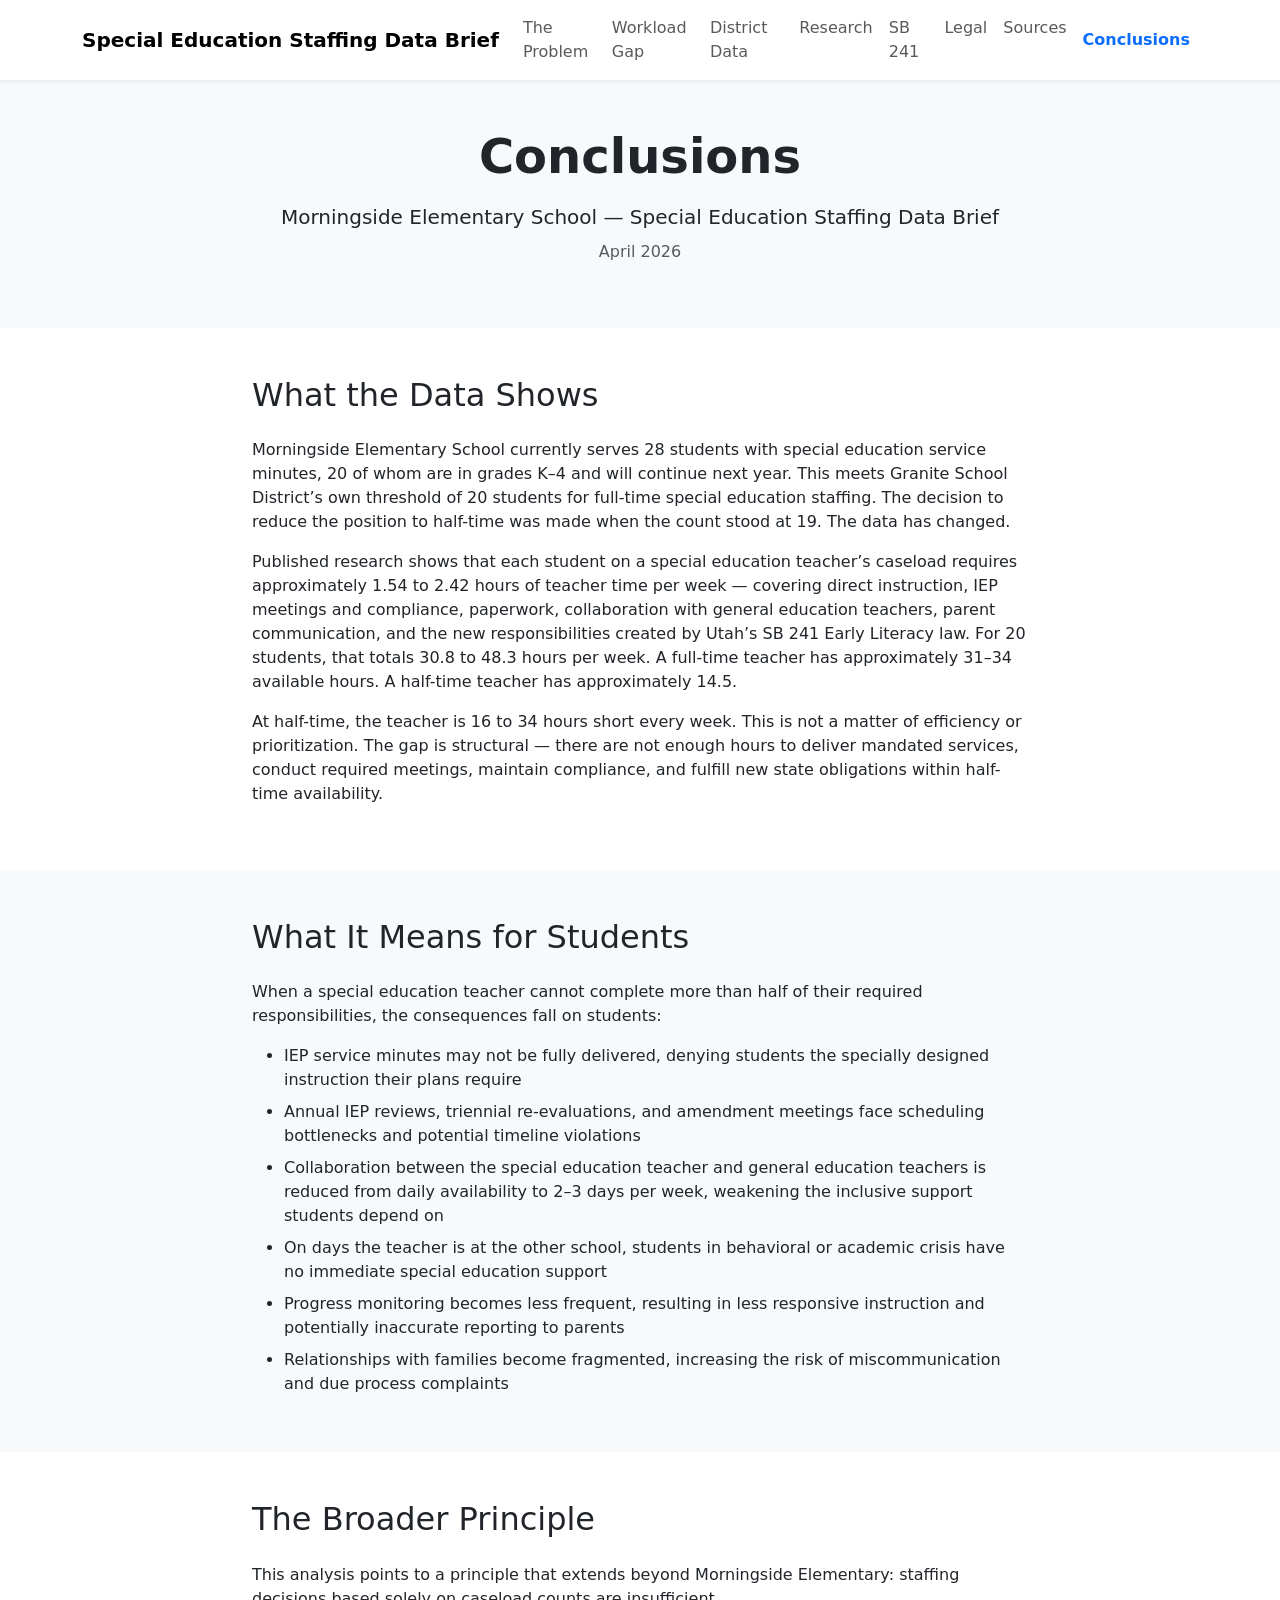
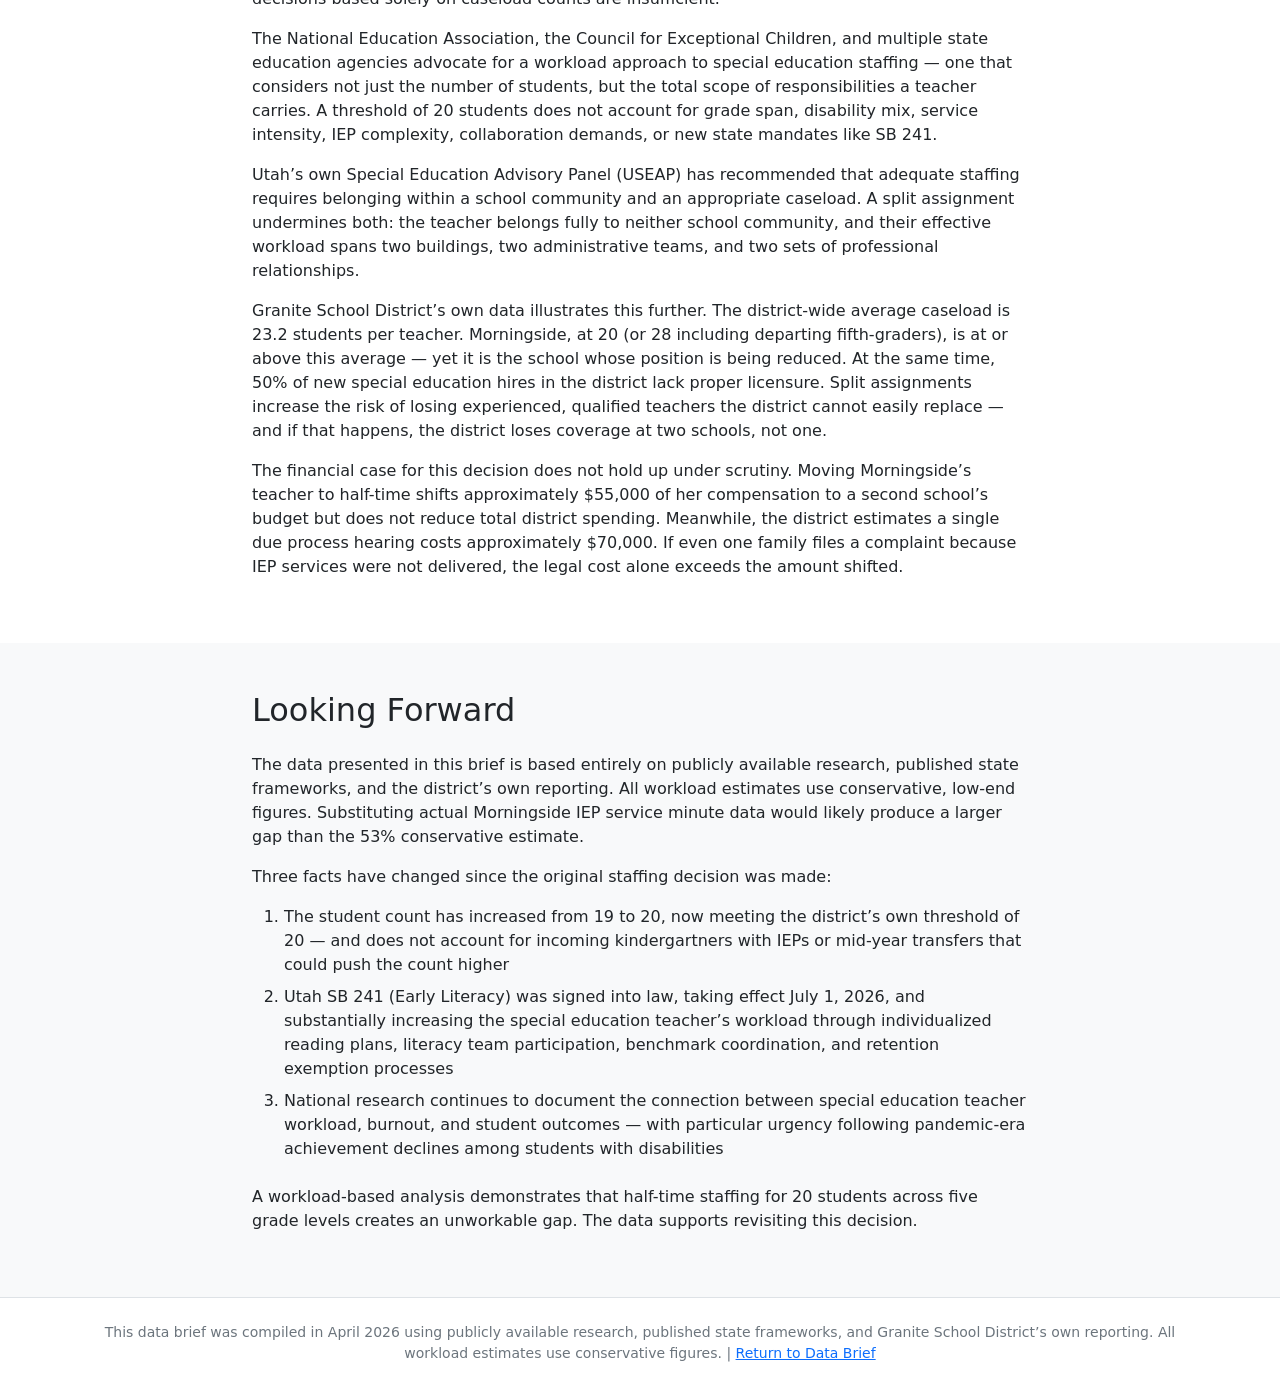
==== conclusions.html @ 5ab71652 "fix: sync conclusions.html with all index.html edits Updated navbar link to #problem, added cost-shi" ====
<!DOCTYPE html>
<html lang="en">
<head>
  <meta charset="UTF-8">
  <meta name="viewport" content="width=device-width, initial-scale=1.0">
  <title>Conclusions &mdash; Morningside Special Education Staffing Data Brief</title>
  <link href="https://cdn.jsdelivr.net/npm/bootstrap@5.3.3/dist/css/bootstrap.min.css" rel="stylesheet">
  <link href="https://cdn.jsdelivr.net/npm/bootstrap-icons@1.11.3/font/bootstrap-icons.min.css" rel="stylesheet">
  <link href="css/style.css" rel="stylesheet">
</head>
<body>

  <!-- ============================================================
       Sticky Navbar
       ============================================================ -->
  <nav class="navbar navbar-expand-lg navbar-light bg-white shadow-sm sticky-top">
    <div class="container">
      <a class="navbar-brand fw-semibold" href="index.html">Special Education Staffing Data Brief</a>
      <button class="navbar-toggler" type="button" data-bs-toggle="collapse" data-bs-target="#mainNav"
        aria-controls="mainNav" aria-expanded="false" aria-label="Toggle navigation">
        <span class="navbar-toggler-icon"></span>
      </button>
      <div class="collapse navbar-collapse" id="mainNav">
        <ul class="navbar-nav me-auto mb-2 mb-lg-0">
          <li class="nav-item"><a class="nav-link" href="index.html#problem">The Problem</a></li>
          <li class="nav-item"><a class="nav-link" href="index.html#workload">Workload Gap</a></li>
          <li class="nav-item"><a class="nav-link" href="index.html#district">District Data</a></li>
          <li class="nav-item"><a class="nav-link" href="index.html#research">Research</a></li>
          <li class="nav-item"><a class="nav-link" href="index.html#sb241">SB 241</a></li>
          <li class="nav-item"><a class="nav-link" href="index.html#legal">Legal</a></li>
          <li class="nav-item"><a class="nav-link" href="index.html#sources">Sources</a></li>
        </ul>
        <ul class="navbar-nav ms-auto">
          <li class="nav-item">
            <a class="nav-link active fw-semibold text-primary" href="conclusions.html" aria-current="page">Conclusions</a>
          </li>
        </ul>
      </div>
    </div>
  </nav>

  <!-- ============================================================
       Page Header
       ============================================================ -->
  <header class="site-hero text-center">
    <div class="container">
      <h1 class="display-5 fw-bold mb-3">Conclusions</h1>
      <p class="lead mb-2">Morningside Elementary School &mdash; Special Education Staffing Data Brief</p>
      <p class="text-muted">April 2026</p>
    </div>
  </header>

  <!-- ============================================================
       Section 1: What the Data Shows
       ============================================================ -->
  <section id="what-the-data-shows">
    <div class="container">
      <div class="row">
        <div class="col-lg-10 mx-auto" style="max-width: 800px;">
          <h2 class="mb-4">What the Data Shows</h2>

          <p>Morningside Elementary School currently serves 28 students with special education service minutes, 20 of whom are in grades K&ndash;4 and will continue next year. This meets Granite School District&rsquo;s own threshold of 20 students for full-time special education staffing. The decision to reduce the position to half-time was made when the count stood at 19. The data has changed.</p>

          <p>Published research shows that each student on a special education teacher&rsquo;s caseload requires approximately 1.54 to 2.42 hours of teacher time per week &mdash; covering direct instruction, IEP meetings and compliance, paperwork, collaboration with general education teachers, parent communication, and the new responsibilities created by Utah&rsquo;s SB 241 Early Literacy law. For 20 students, that totals 30.8 to 48.3 hours per week. A full-time teacher has approximately 31&ndash;34 available hours. A half-time teacher has approximately 14.5.</p>

          <p>At half-time, the teacher is 16 to 34 hours short every week. This is not a matter of efficiency or prioritization. The gap is structural &mdash; there are not enough hours to deliver mandated services, conduct required meetings, maintain compliance, and fulfill new state obligations within half-time availability.</p>
        </div>
      </div>
    </div>
  </section>

  <!-- ============================================================
       Section 2: What It Means for Students
       ============================================================ -->
  <section id="what-it-means" class="bg-light">
    <div class="container">
      <div class="row">
        <div class="col-lg-10 mx-auto" style="max-width: 800px;">
          <h2 class="mb-4">What It Means for Students</h2>

          <p>When a special education teacher cannot complete more than half of their required responsibilities, the consequences fall on students:</p>

          <ul class="mb-0">
            <li class="mb-2">IEP service minutes may not be fully delivered, denying students the specially designed instruction their plans require</li>
            <li class="mb-2">Annual IEP reviews, triennial re-evaluations, and amendment meetings face scheduling bottlenecks and potential timeline violations</li>
            <li class="mb-2">Collaboration between the special education teacher and general education teachers is reduced from daily availability to 2&ndash;3 days per week, weakening the inclusive support students depend on</li>
            <li class="mb-2">On days the teacher is at the other school, students in behavioral or academic crisis have no immediate special education support</li>
            <li class="mb-2">Progress monitoring becomes less frequent, resulting in less responsive instruction and potentially inaccurate reporting to parents</li>
            <li class="mb-2">Relationships with families become fragmented, increasing the risk of miscommunication and due process complaints</li>
          </ul>
        </div>
      </div>
    </div>
  </section>

  <!-- ============================================================
       Section 3: The Broader Principle
       ============================================================ -->
  <section id="broader-principle">
    <div class="container">
      <div class="row">
        <div class="col-lg-10 mx-auto" style="max-width: 800px;">
          <h2 class="mb-4">The Broader Principle</h2>

          <p>This analysis points to a principle that extends beyond Morningside Elementary: staffing decisions based solely on caseload counts are insufficient.</p>

          <p>The National Education Association, the Council for Exceptional Children, and multiple state education agencies advocate for a workload approach to special education staffing &mdash; one that considers not just the number of students, but the total scope of responsibilities a teacher carries. A threshold of 20 students does not account for grade span, disability mix, service intensity, IEP complexity, collaboration demands, or new state mandates like SB 241.</p>

          <p>Utah&rsquo;s own Special Education Advisory Panel (USEAP) has recommended that adequate staffing requires belonging within a school community and an appropriate caseload. A split assignment undermines both: the teacher belongs fully to neither school community, and their effective workload spans two buildings, two administrative teams, and two sets of professional relationships.</p>

          <p>Granite School District&rsquo;s own data illustrates this further. The district-wide average caseload is 23.2 students per teacher. Morningside, at 20 (or 28 including departing fifth-graders), is at or above this average &mdash; yet it is the school whose position is being reduced. At the same time, 50% of new special education hires in the district lack proper licensure. Split assignments increase the risk of losing experienced, qualified teachers the district cannot easily replace &mdash; and if that happens, the district loses coverage at two schools, not one.</p>

          <p>The financial case for this decision does not hold up under scrutiny. Moving Morningside&rsquo;s teacher to half-time shifts approximately $55,000 of her compensation to a second school&rsquo;s budget but does not reduce total district spending. Meanwhile, the district estimates a single due process hearing costs approximately $70,000. If even one family files a complaint because IEP services were not delivered, the legal cost alone exceeds the amount shifted.</p>
        </div>
      </div>
    </div>
  </section>

  <!-- ============================================================
       Section 4: Looking Forward
       ============================================================ -->
  <section id="looking-forward" class="bg-light">
    <div class="container">
      <div class="row">
        <div class="col-lg-10 mx-auto" style="max-width: 800px;">
          <h2 class="mb-4">Looking Forward</h2>

          <p>The data presented in this brief is based entirely on publicly available research, published state frameworks, and the district&rsquo;s own reporting. All workload estimates use conservative, low-end figures. Substituting actual Morningside IEP service minute data would likely produce a larger gap than the 53% conservative estimate.</p>

          <p>Three facts have changed since the original staffing decision was made:</p>

          <ol class="mb-4">
            <li class="mb-2">The student count has increased from 19 to 20, now meeting the district&rsquo;s own threshold of 20 &mdash; and does not account for incoming kindergartners with IEPs or mid-year transfers that could push the count higher</li>
            <li class="mb-2">Utah SB 241 (Early Literacy) was signed into law, taking effect July 1, 2026, and substantially increasing the special education teacher&rsquo;s workload through individualized reading plans, literacy team participation, benchmark coordination, and retention exemption processes</li>
            <li class="mb-2">National research continues to document the connection between special education teacher workload, burnout, and student outcomes &mdash; with particular urgency following pandemic-era achievement declines among students with disabilities</li>
          </ol>

          <p>A workload-based analysis demonstrates that half-time staffing for 20 students across five grade levels creates an unworkable gap. The data supports revisiting this decision.</p>
        </div>
      </div>
    </div>
  </section>

  <!-- ============================================================
       Footer
       ============================================================ -->
  <footer>
    <div class="container text-center">
      <p class="mb-0">This data brief was compiled in April 2026 using publicly available research, published state frameworks, and Granite School District&rsquo;s own reporting. All workload estimates use conservative figures. | <a href="index.html">Return to Data Brief</a></p>
    </div>
  </footer>

  <!-- Scripts -->
  <script src="https://cdn.jsdelivr.net/npm/bootstrap@5.3.3/dist/js/bootstrap.bundle.min.js"></script>
</body>
</html>
---- css/style.css ----
/* ============================================================
   style.css - Custom styles for SPED Staffing Data Site
   Layered on top of Bootstrap 5. No build tools required.
   ============================================================ */

/* ------------------------------------------------------------
   Scroll offset for sticky navbar
   ------------------------------------------------------------ */
html {
  scroll-padding-top: 70px;
}

/* ------------------------------------------------------------
   Section spacing
   ------------------------------------------------------------ */
section {
  padding-top: 3rem;
  padding-bottom: 3rem;
}

/* ------------------------------------------------------------
   Hero / header background
   ------------------------------------------------------------ */
.site-hero {
  background-color: #f8f9fa;
  padding-top: 3rem;
  padding-bottom: 3rem;
}

/* ------------------------------------------------------------
   Stat cards
   ------------------------------------------------------------ */
.stat-card {
  background-color: #ffffff;
  border-left: 2px solid #0d6efd;
  box-shadow: 0 1px 4px rgba(0, 0, 0, 0.08);
  border-radius: 0.375rem;
  padding: 1.25rem 1.5rem;
}

.stat-card .stat-number {
  font-size: 3rem;
  font-weight: 700;
  line-height: 1.1;
  color: #0d6efd;
}

.stat-card .stat-description {
  font-size: 0.95rem;
  color: #495057;
  margin-top: 0.25rem;
}

/* ------------------------------------------------------------
   Gap / negative callout variant
   ------------------------------------------------------------ */
.stat-card.stat-card--gap {
  border-left-color: #dc3545;
  background-color: #fff5f5;
}

.stat-card.stat-card--gap .stat-number {
  color: #dc3545;
}

/* ------------------------------------------------------------
   Large number callout (standalone, not inside a card)
   ------------------------------------------------------------ */
.callout-number {
  font-size: 3.5rem;
  font-weight: 700;
  line-height: 1.1;
  color: #0d6efd;
}

.callout-number.callout-number--gap {
  color: #dc3545;
}

.callout-description {
  font-size: 0.95rem;
  color: #6c757d;
  margin-top: 0.25rem;
}

/* ------------------------------------------------------------
   Chart containers
   ------------------------------------------------------------ */
.chart-container {
  max-width: 700px;
  width: 100%;
  margin-left: auto;
  margin-right: auto;
  margin-bottom: 2rem;
}

/* ------------------------------------------------------------
   Footer
   ------------------------------------------------------------ */
footer {
  border-top: 1px solid #dee2e6;
  color: #6c757d;
  font-size: 0.875rem;
  padding-top: 1.5rem;
  padding-bottom: 1.5rem;
}

/* ------------------------------------------------------------
   Responsive overrides
   ------------------------------------------------------------ */
@media (max-width: 575.98px) {
  .chart-container {
    width: 100%;
    max-width: 100%;
  }

  .stat-card .stat-number {
    font-size: 2.25rem;
  }

  .callout-number {
    font-size: 2.5rem;
  }
}

/* ------------------------------------------------------------
   Print styles
   ------------------------------------------------------------ */
@media print {
  nav,
  .navbar {
    display: none !important;
  }

  body {
    color: #000000 !important;
    background-color: #ffffff !important;
  }

  .stat-card {
    box-shadow: none !important;
  }

  a {
    color: #000000 !important;
    text-decoration: none !important;
  }

  footer {
    color: #000000 !important;
  }
}
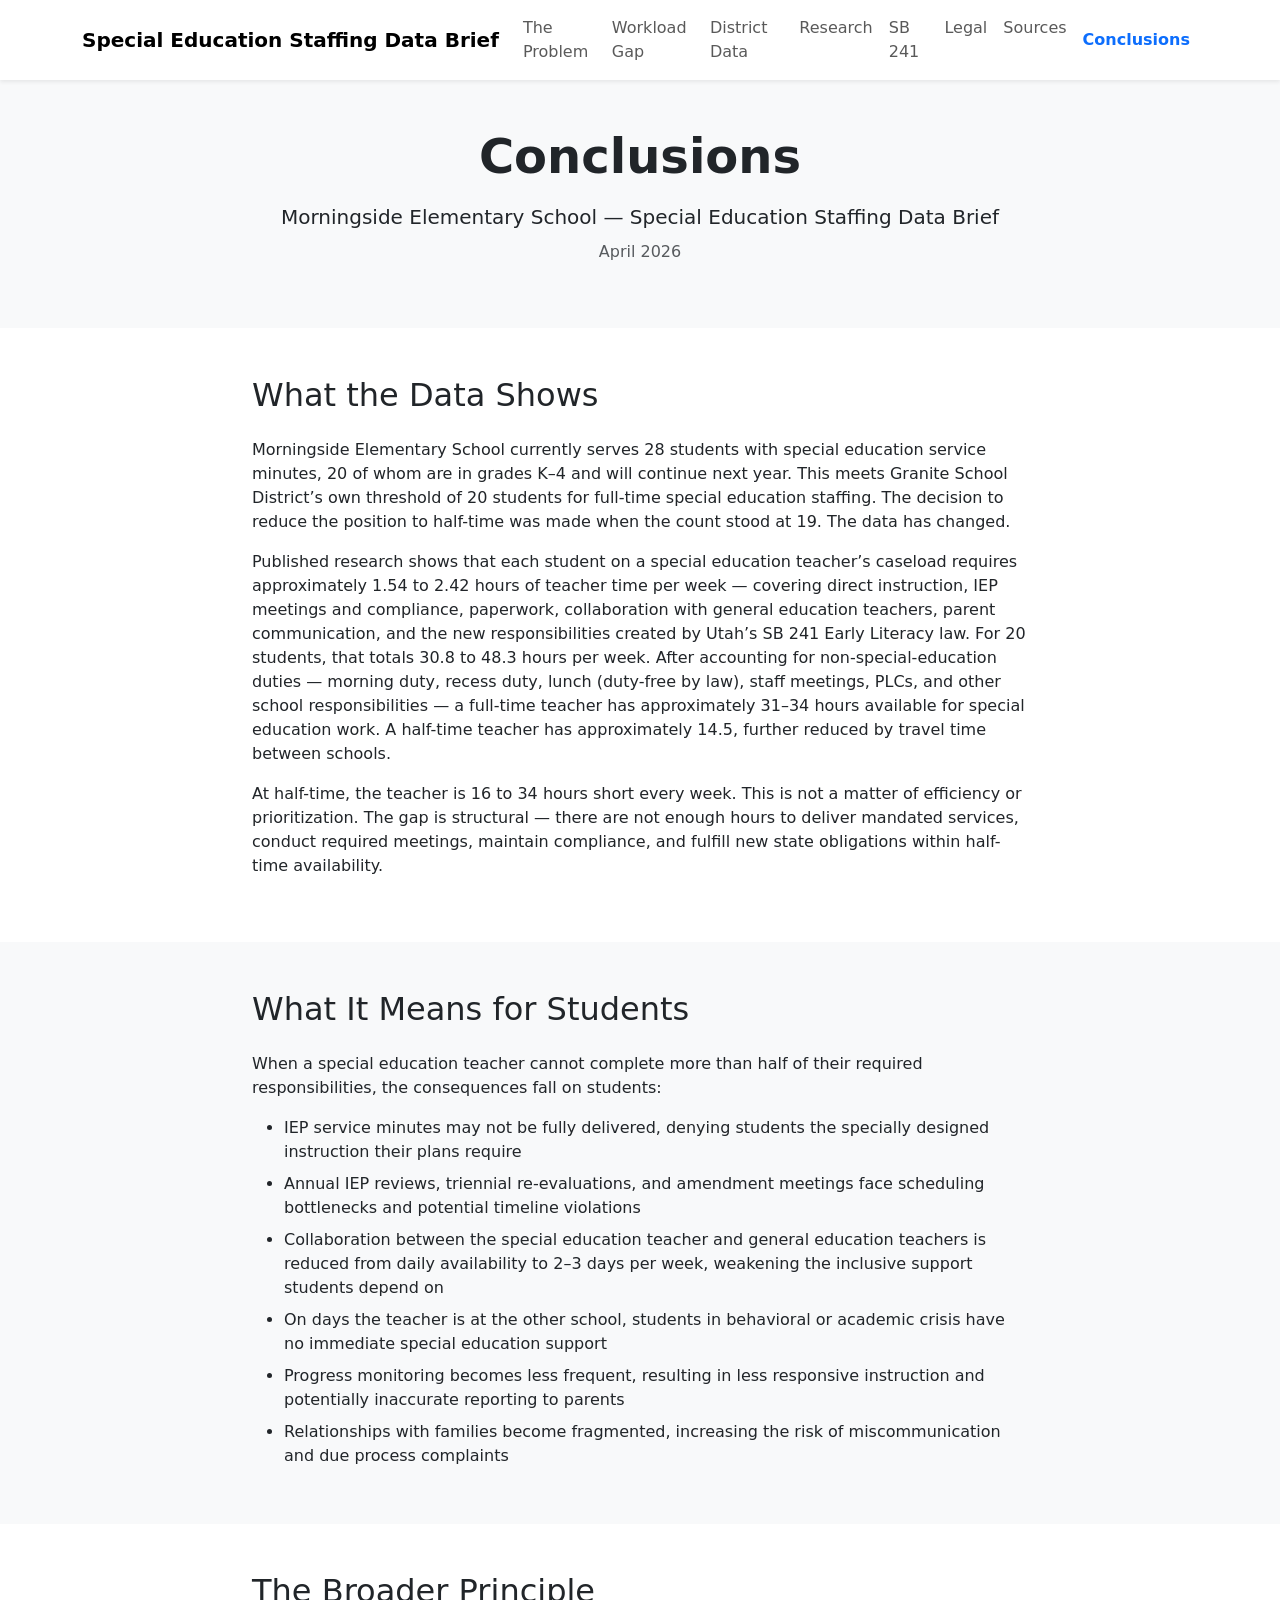
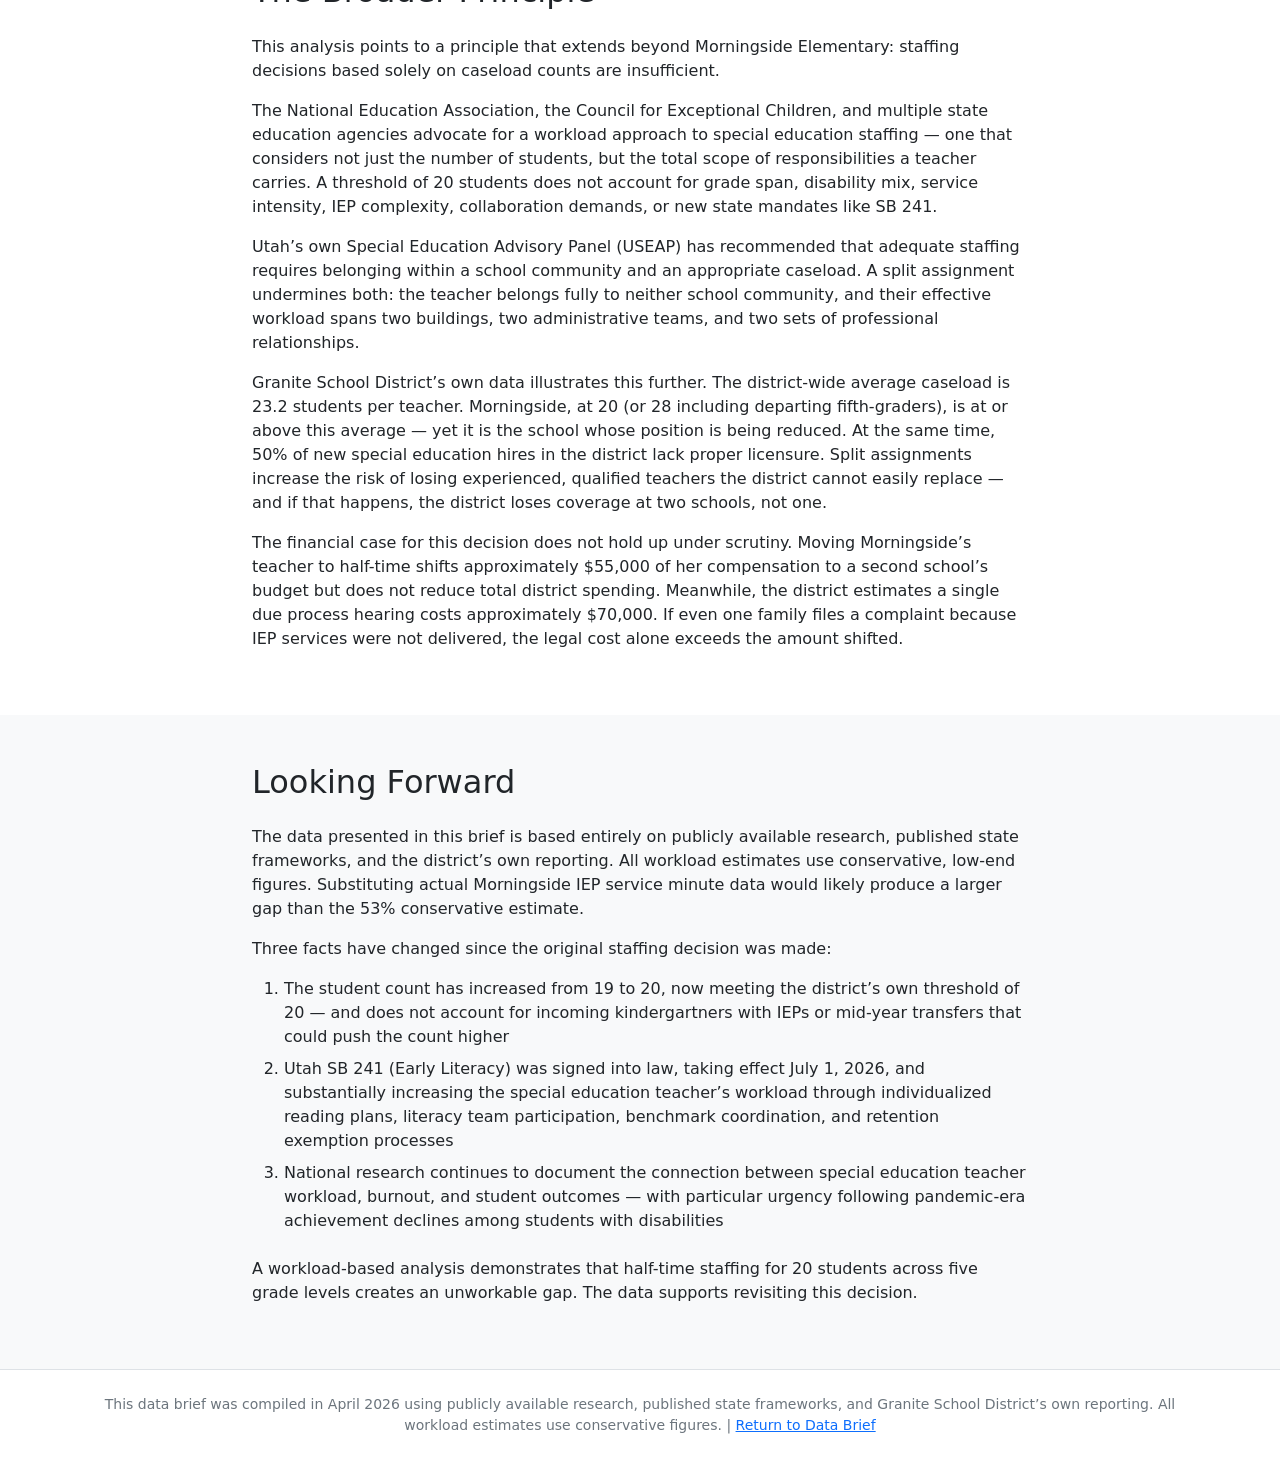
==== commit b1d9d27b: "fix: clarify that available hours are after other duties Specified that 31-34 full-time and 14.5 hal" ====
--- a/conclusions.html
+++ b/conclusions.html
@@ -61,7 +61,7 @@
 
           <p>Morningside Elementary School currently serves 28 students with special education service minutes, 20 of whom are in grades K&ndash;4 and will continue next year. This meets Granite School District&rsquo;s own threshold of 20 students for full-time special education staffing. The decision to reduce the position to half-time was made when the count stood at 19. The data has changed.</p>
 
-          <p>Published research shows that each student on a special education teacher&rsquo;s caseload requires approximately 1.54 to 2.42 hours of teacher time per week &mdash; covering direct instruction, IEP meetings and compliance, paperwork, collaboration with general education teachers, parent communication, and the new responsibilities created by Utah&rsquo;s SB 241 Early Literacy law. For 20 students, that totals 30.8 to 48.3 hours per week. A full-time teacher has approximately 31&ndash;34 available hours. A half-time teacher has approximately 14.5.</p>
+          <p>Published research shows that each student on a special education teacher&rsquo;s caseload requires approximately 1.54 to 2.42 hours of teacher time per week &mdash; covering direct instruction, IEP meetings and compliance, paperwork, collaboration with general education teachers, parent communication, and the new responsibilities created by Utah&rsquo;s SB 241 Early Literacy law. For 20 students, that totals 30.8 to 48.3 hours per week. After accounting for non-special-education duties &mdash; morning duty, recess duty, lunch (duty-free by law), staff meetings, PLCs, and other school responsibilities &mdash; a full-time teacher has approximately 31&ndash;34 hours available for special education work. A half-time teacher has approximately 14.5, further reduced by travel time between schools.</p>
 
           <p>At half-time, the teacher is 16 to 34 hours short every week. This is not a matter of efficiency or prioritization. The gap is structural &mdash; there are not enough hours to deliver mandated services, conduct required meetings, maintain compliance, and fulfill new state obligations within half-time availability.</p>
         </div>
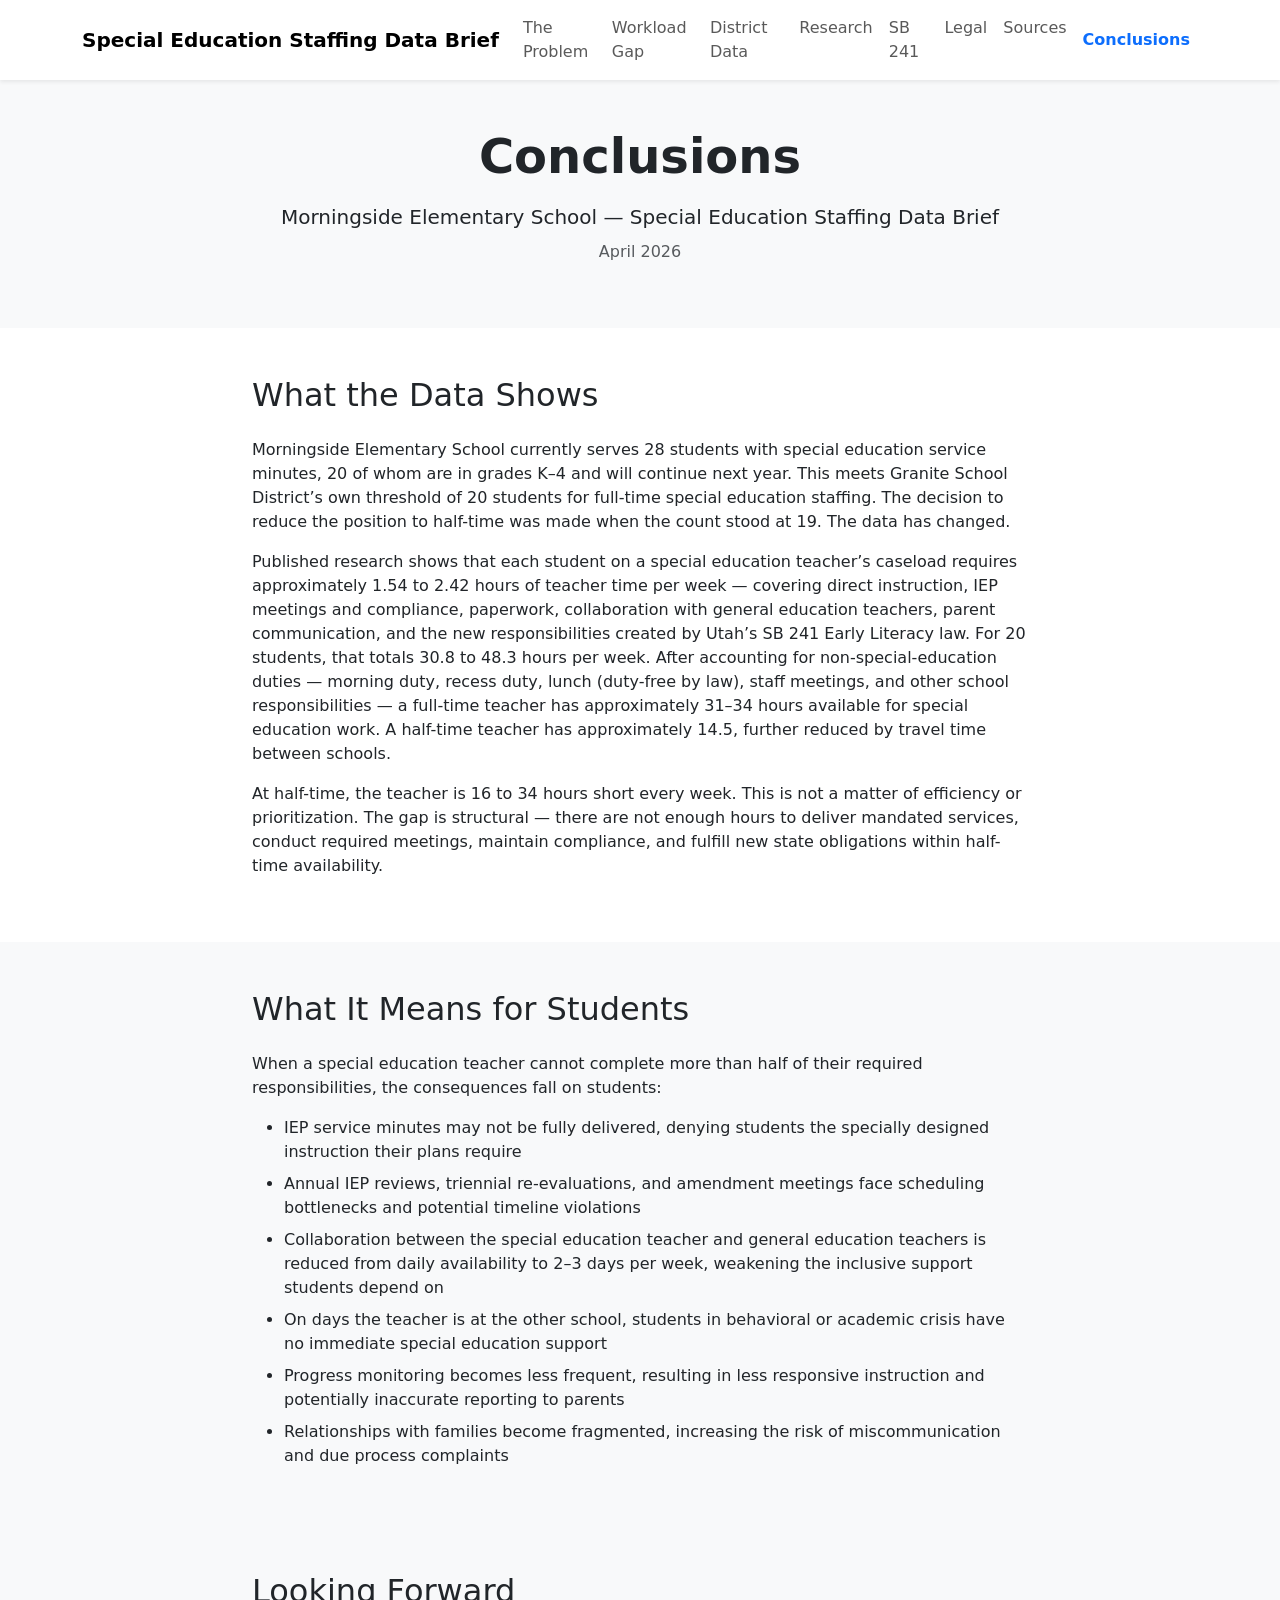
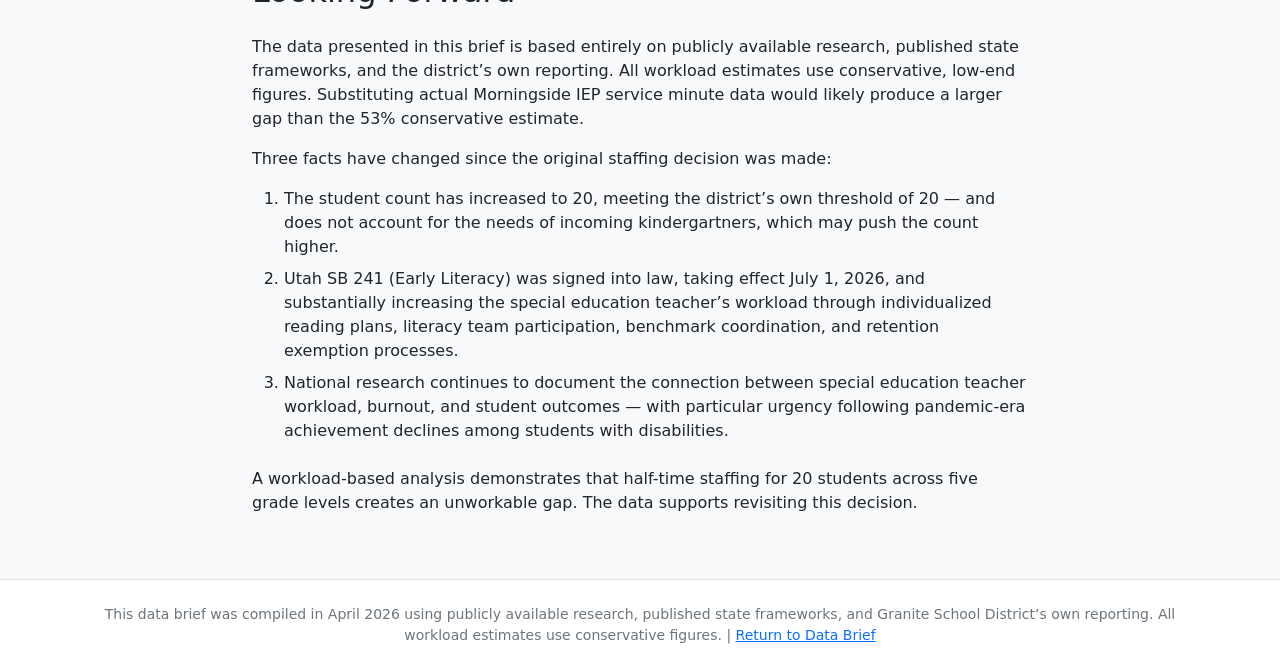
==== commit 5b5bea7d: "Updates" ====
--- a/conclusions.html
+++ b/conclusions.html
@@ -61,7 +61,7 @@
 
           <p>Morningside Elementary School currently serves 28 students with special education service minutes, 20 of whom are in grades K&ndash;4 and will continue next year. This meets Granite School District&rsquo;s own threshold of 20 students for full-time special education staffing. The decision to reduce the position to half-time was made when the count stood at 19. The data has changed.</p>
 
-          <p>Published research shows that each student on a special education teacher&rsquo;s caseload requires approximately 1.54 to 2.42 hours of teacher time per week &mdash; covering direct instruction, IEP meetings and compliance, paperwork, collaboration with general education teachers, parent communication, and the new responsibilities created by Utah&rsquo;s SB 241 Early Literacy law. For 20 students, that totals 30.8 to 48.3 hours per week. After accounting for non-special-education duties &mdash; morning duty, recess duty, lunch (duty-free by law), staff meetings, PLCs, and other school responsibilities &mdash; a full-time teacher has approximately 31&ndash;34 hours available for special education work. A half-time teacher has approximately 14.5, further reduced by travel time between schools.</p>
+          <p>Published research shows that each student on a special education teacher&rsquo;s caseload requires approximately 1.54 to 2.42 hours of teacher time per week &mdash; covering direct instruction, IEP meetings and compliance, paperwork, collaboration with general education teachers, parent communication, and the new responsibilities created by Utah&rsquo;s SB 241 Early Literacy law. For 20 students, that totals 30.8 to 48.3 hours per week. After accounting for non-special-education duties &mdash; morning duty, recess duty, lunch (duty-free by law), staff meetings, and other school responsibilities &mdash; a full-time teacher has approximately 31&ndash;34 hours available for special education work. A half-time teacher has approximately 14.5, further reduced by travel time between schools.</p>
 
           <p>At half-time, the teacher is 16 to 34 hours short every week. This is not a matter of efficiency or prioritization. The gap is structural &mdash; there are not enough hours to deliver mandated services, conduct required meetings, maintain compliance, and fulfill new state obligations within half-time availability.</p>
         </div>
@@ -93,28 +93,7 @@
     </div>
   </section>
 
-  <!-- ============================================================
-       Section 3: The Broader Principle
-       ============================================================ -->
-  <section id="broader-principle">
-    <div class="container">
-      <div class="row">
-        <div class="col-lg-10 mx-auto" style="max-width: 800px;">
-          <h2 class="mb-4">The Broader Principle</h2>
 
-          <p>This analysis points to a principle that extends beyond Morningside Elementary: staffing decisions based solely on caseload counts are insufficient.</p>
-
-          <p>The National Education Association, the Council for Exceptional Children, and multiple state education agencies advocate for a workload approach to special education staffing &mdash; one that considers not just the number of students, but the total scope of responsibilities a teacher carries. A threshold of 20 students does not account for grade span, disability mix, service intensity, IEP complexity, collaboration demands, or new state mandates like SB 241.</p>
-
-          <p>Utah&rsquo;s own Special Education Advisory Panel (USEAP) has recommended that adequate staffing requires belonging within a school community and an appropriate caseload. A split assignment undermines both: the teacher belongs fully to neither school community, and their effective workload spans two buildings, two administrative teams, and two sets of professional relationships.</p>
-
-          <p>Granite School District&rsquo;s own data illustrates this further. The district-wide average caseload is 23.2 students per teacher. Morningside, at 20 (or 28 including departing fifth-graders), is at or above this average &mdash; yet it is the school whose position is being reduced. At the same time, 50% of new special education hires in the district lack proper licensure. Split assignments increase the risk of losing experienced, qualified teachers the district cannot easily replace &mdash; and if that happens, the district loses coverage at two schools, not one.</p>
-
-          <p>The financial case for this decision does not hold up under scrutiny. Moving Morningside&rsquo;s teacher to half-time shifts approximately $55,000 of her compensation to a second school&rsquo;s budget but does not reduce total district spending. Meanwhile, the district estimates a single due process hearing costs approximately $70,000. If even one family files a complaint because IEP services were not delivered, the legal cost alone exceeds the amount shifted.</p>
-        </div>
-      </div>
-    </div>
-  </section>
 
   <!-- ============================================================
        Section 4: Looking Forward
@@ -130,9 +109,9 @@
           <p>Three facts have changed since the original staffing decision was made:</p>
 
           <ol class="mb-4">
-            <li class="mb-2">The student count has increased from 19 to 20, now meeting the district&rsquo;s own threshold of 20 &mdash; and does not account for incoming kindergartners with IEPs or mid-year transfers that could push the count higher</li>
-            <li class="mb-2">Utah SB 241 (Early Literacy) was signed into law, taking effect July 1, 2026, and substantially increasing the special education teacher&rsquo;s workload through individualized reading plans, literacy team participation, benchmark coordination, and retention exemption processes</li>
-            <li class="mb-2">National research continues to document the connection between special education teacher workload, burnout, and student outcomes &mdash; with particular urgency following pandemic-era achievement declines among students with disabilities</li>
+            <li class="mb-2">The student count has increased to 20, meeting the district&rsquo;s own threshold of 20 &mdash; and does not account for the needs of incoming kindergartners, which may push the count higher.</li>
+            <li class="mb-2">Utah SB 241 (Early Literacy) was signed into law, taking effect July 1, 2026, and substantially increasing the special education teacher&rsquo;s workload through individualized reading plans, literacy team participation, benchmark coordination, and retention exemption processes.</li>
+            <li class="mb-2">National research continues to document the connection between special education teacher workload, burnout, and student outcomes &mdash; with particular urgency following pandemic-era achievement declines among students with disabilities.</li>
           </ol>
 
           <p>A workload-based analysis demonstrates that half-time staffing for 20 students across five grade levels creates an unworkable gap. The data supports revisiting this decision.</p>
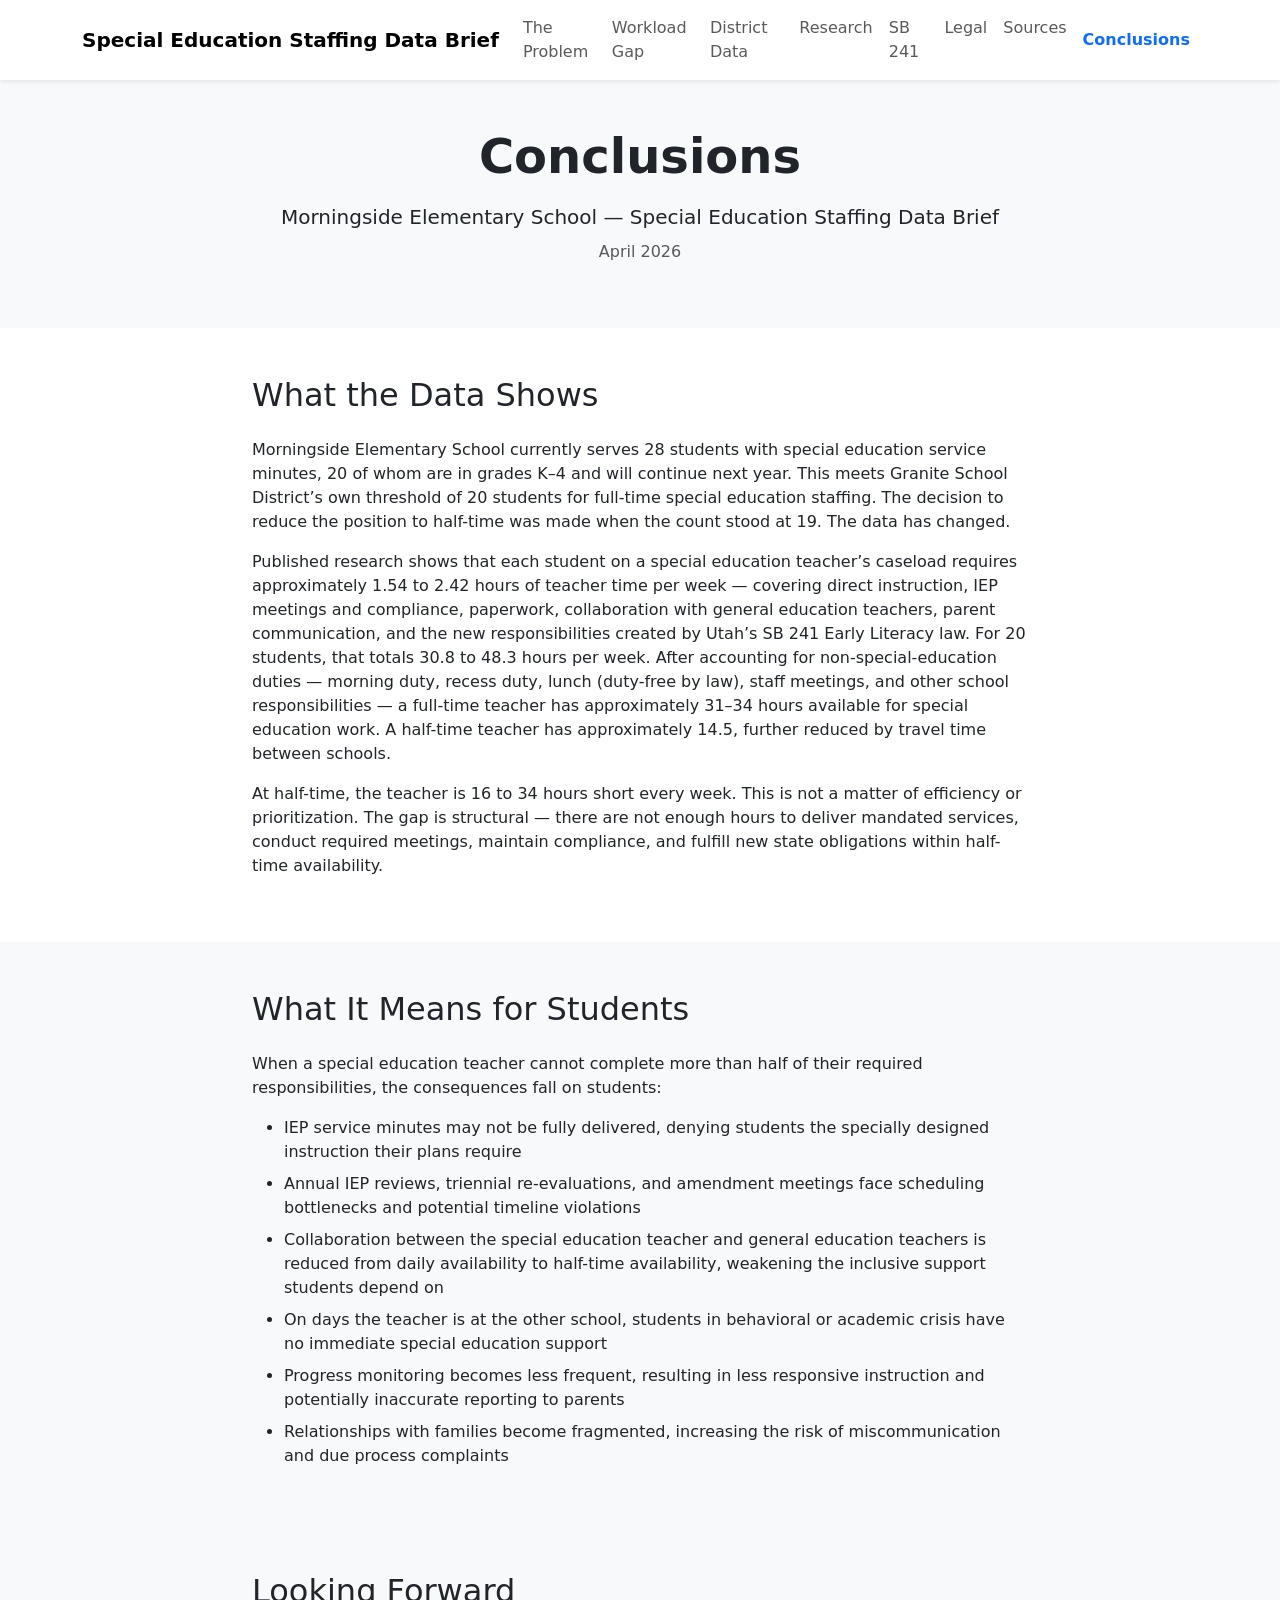
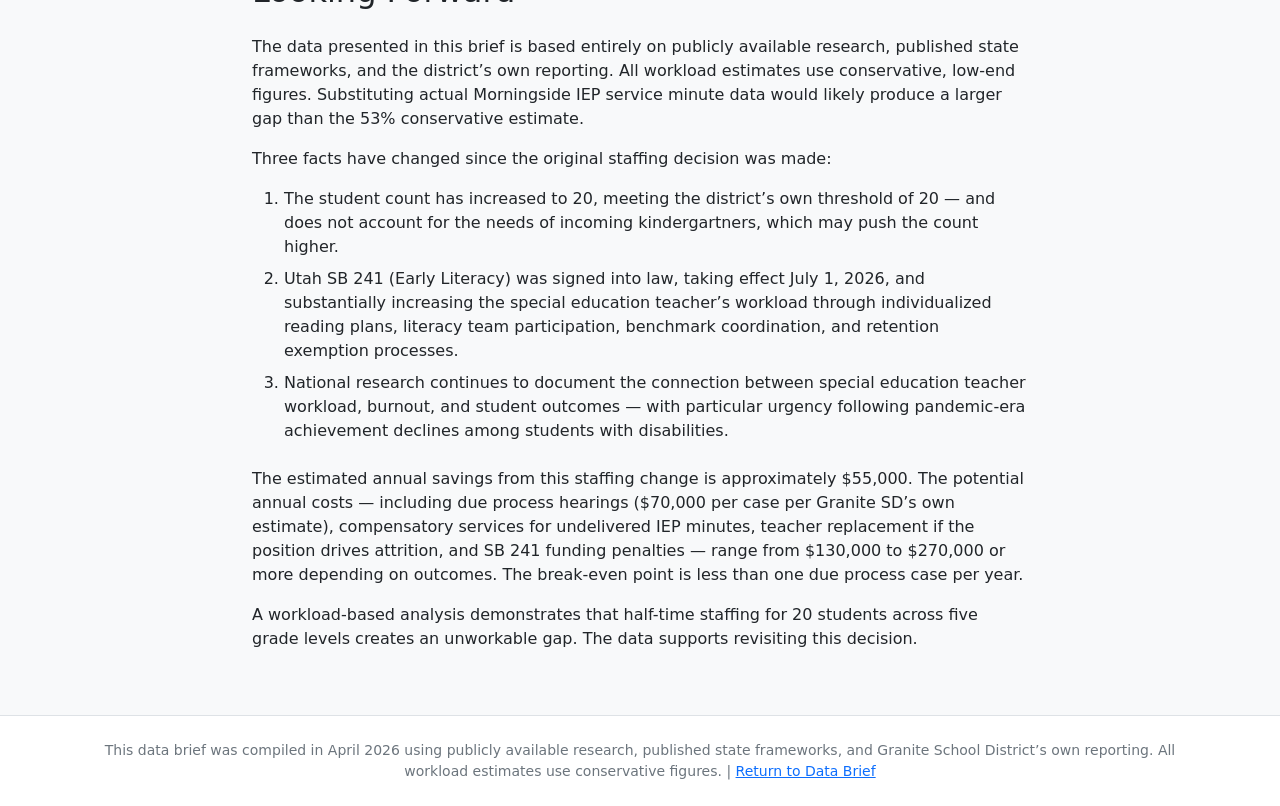
==== commit 3308cf31: "feat: replace cost section with annual cost-risk analysis Replaced the misleading 'district saves no" ====
--- a/conclusions.html
+++ b/conclusions.html
@@ -83,7 +83,7 @@
           <ul class="mb-0">
             <li class="mb-2">IEP service minutes may not be fully delivered, denying students the specially designed instruction their plans require</li>
             <li class="mb-2">Annual IEP reviews, triennial re-evaluations, and amendment meetings face scheduling bottlenecks and potential timeline violations</li>
-            <li class="mb-2">Collaboration between the special education teacher and general education teachers is reduced from daily availability to 2&ndash;3 days per week, weakening the inclusive support students depend on</li>
+            <li class="mb-2">Collaboration between the special education teacher and general education teachers is reduced from daily availability to half-time availability, weakening the inclusive support students depend on</li>
             <li class="mb-2">On days the teacher is at the other school, students in behavioral or academic crisis have no immediate special education support</li>
             <li class="mb-2">Progress monitoring becomes less frequent, resulting in less responsive instruction and potentially inaccurate reporting to parents</li>
             <li class="mb-2">Relationships with families become fragmented, increasing the risk of miscommunication and due process complaints</li>
@@ -114,6 +114,8 @@
             <li class="mb-2">National research continues to document the connection between special education teacher workload, burnout, and student outcomes &mdash; with particular urgency following pandemic-era achievement declines among students with disabilities.</li>
           </ol>
 
+          <p>The estimated annual savings from this staffing change is approximately $55,000. The potential annual costs &mdash; including due process hearings ($70,000 per case per Granite SD&rsquo;s own estimate), compensatory services for undelivered IEP minutes, teacher replacement if the position drives attrition, and SB 241 funding penalties &mdash; range from $130,000 to $270,000 or more depending on outcomes. The break-even point is less than one due process case per year.</p>
+
           <p>A workload-based analysis demonstrates that half-time staffing for 20 students across five grade levels creates an unworkable gap. The data supports revisiting this decision.</p>
         </div>
       </div>
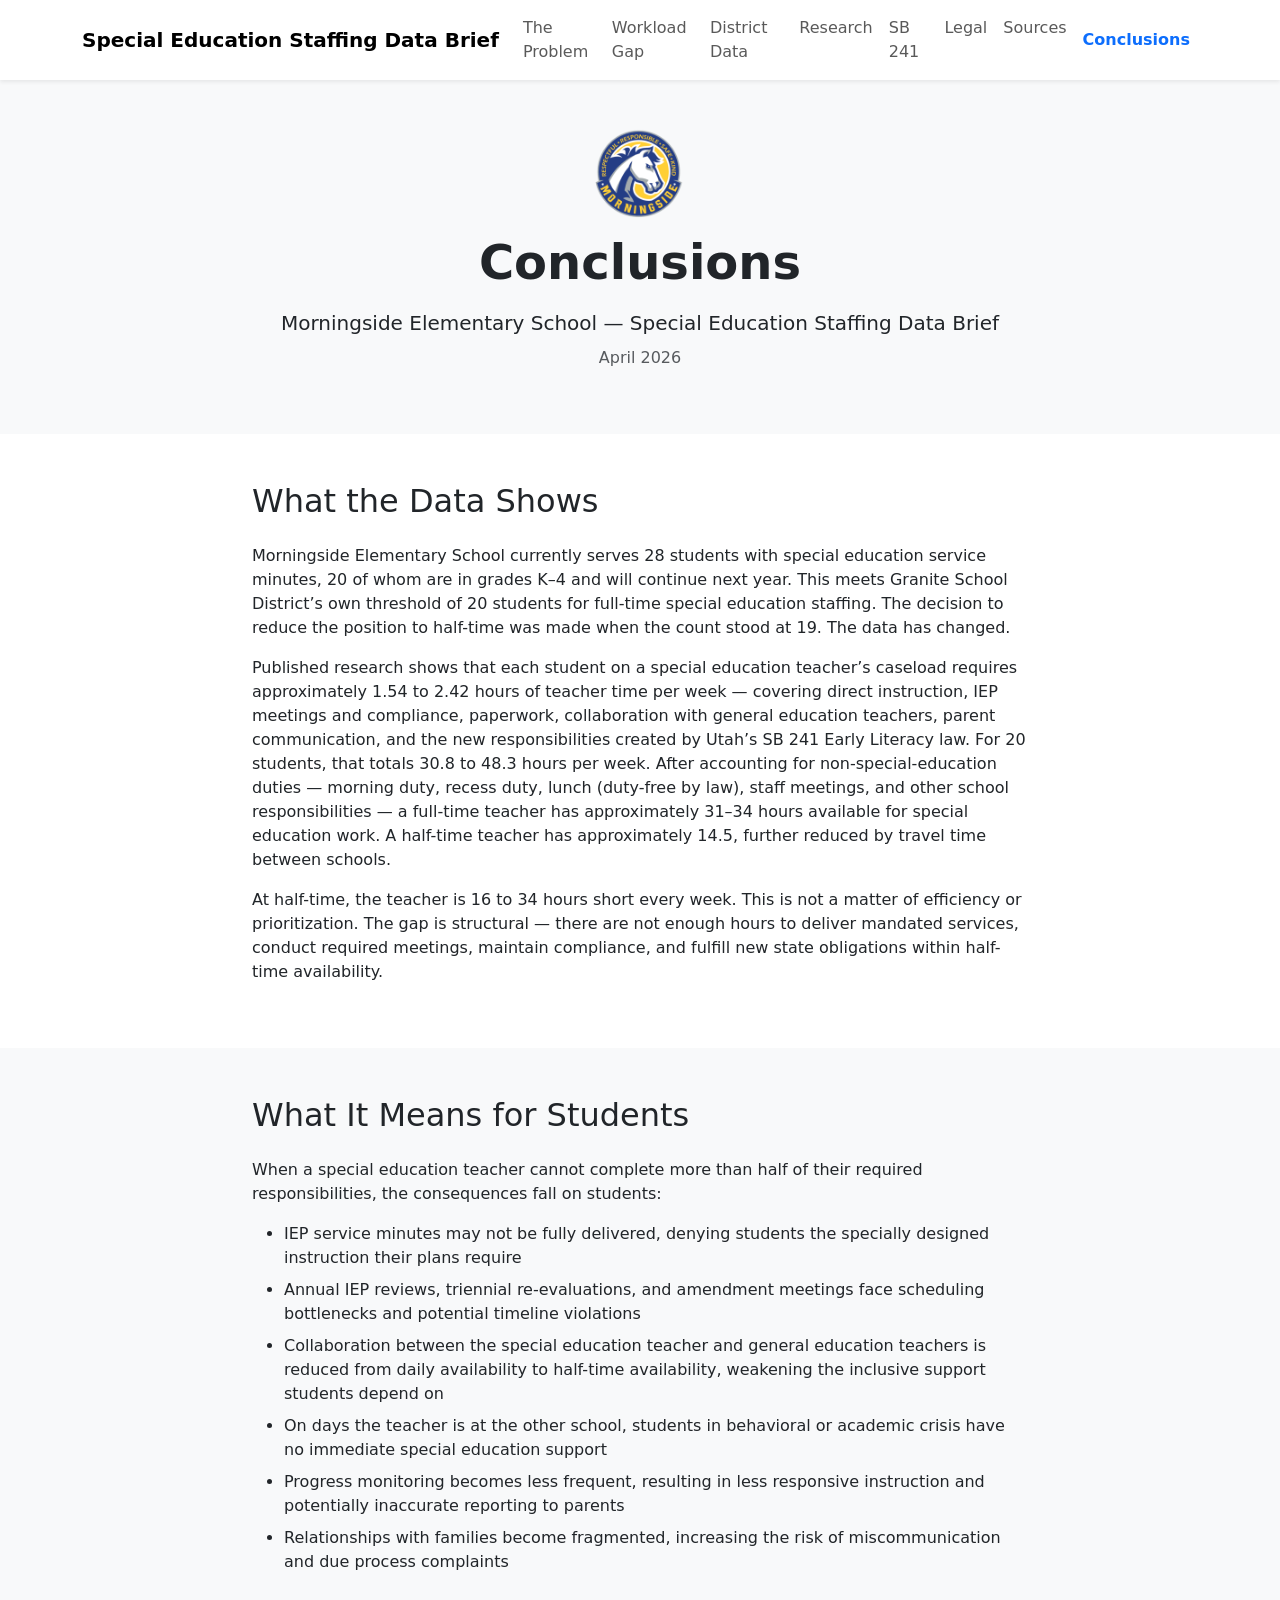
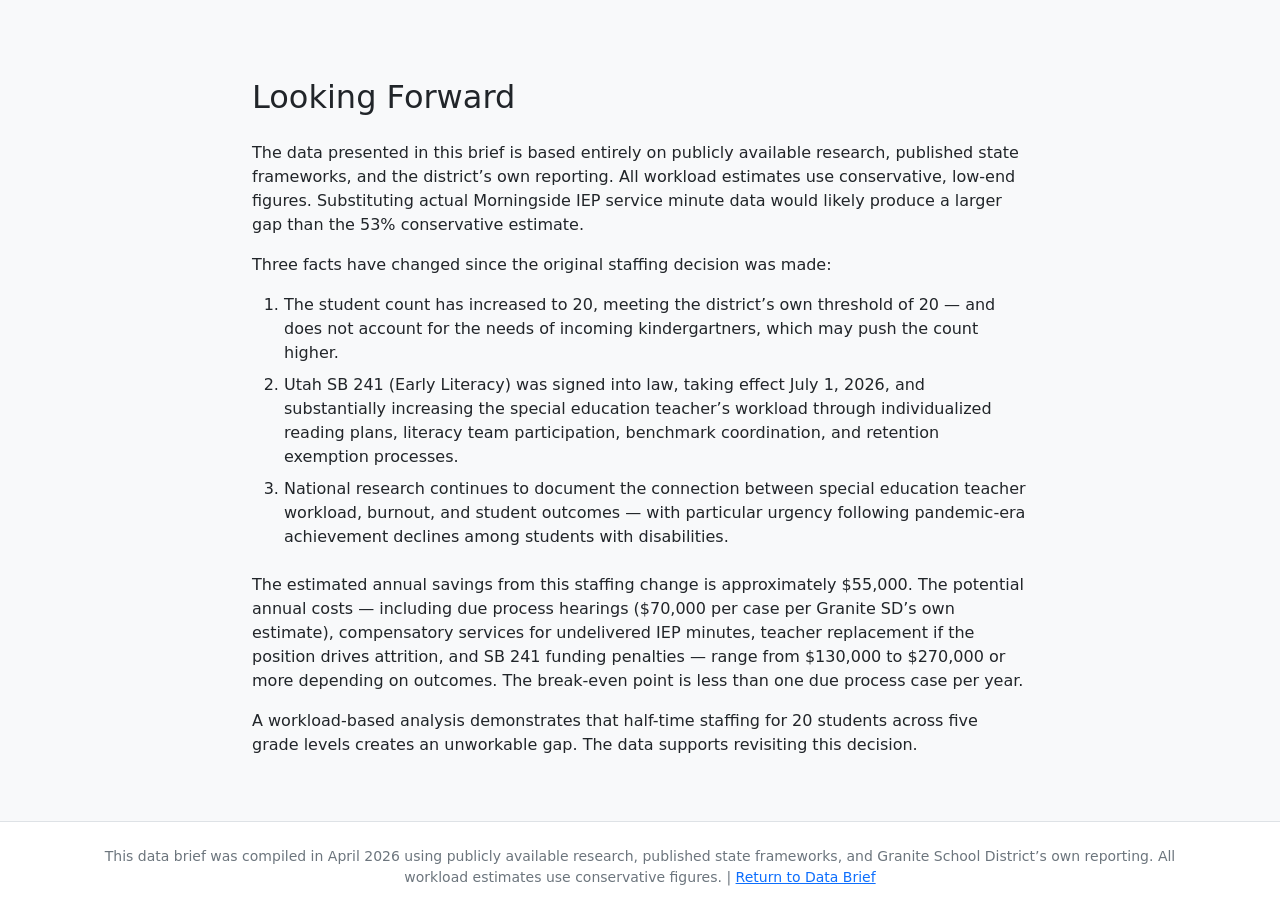
==== commit b4a8968a: "feat: add Morningside logo as page icon and header image Downloaded school logo to img/morningside_l" ====
--- a/conclusions.html
+++ b/conclusions.html
@@ -4,6 +4,7 @@
   <meta charset="UTF-8">
   <meta name="viewport" content="width=device-width, initial-scale=1.0">
   <title>Conclusions &mdash; Morningside Special Education Staffing Data Brief</title>
+  <link rel="icon" type="image/png" href="img/morningside_logo.png">
   <link href="https://cdn.jsdelivr.net/npm/bootstrap@5.3.3/dist/css/bootstrap.min.css" rel="stylesheet">
   <link href="https://cdn.jsdelivr.net/npm/bootstrap-icons@1.11.3/font/bootstrap-icons.min.css" rel="stylesheet">
   <link href="css/style.css" rel="stylesheet">
@@ -44,6 +45,7 @@
        ============================================================ -->
   <header class="site-hero text-center">
     <div class="container">
+      <img src="img/morningside_logo.png" alt="Morningside Elementary Logo" style="height: 90px; margin-bottom: 1rem;">
       <h1 class="display-5 fw-bold mb-3">Conclusions</h1>
       <p class="lead mb-2">Morningside Elementary School &mdash; Special Education Staffing Data Brief</p>
       <p class="text-muted">April 2026</p>
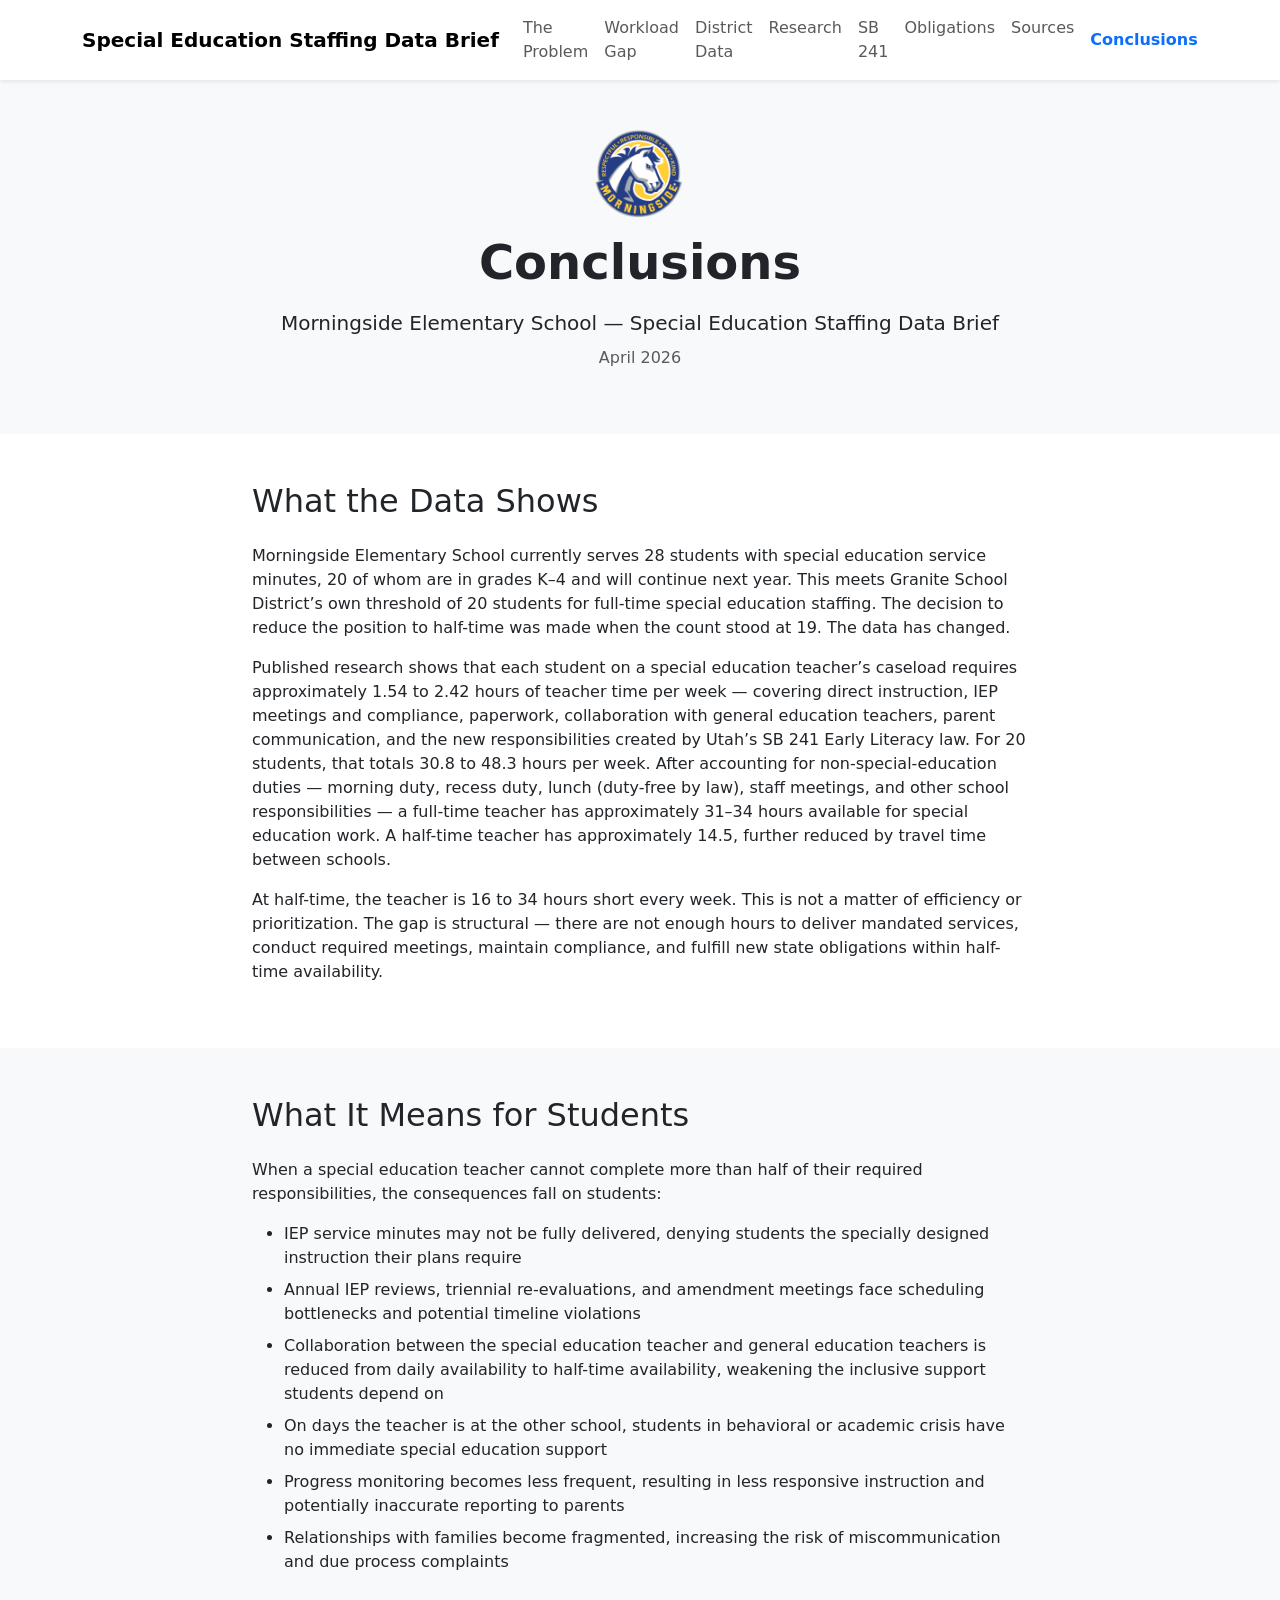
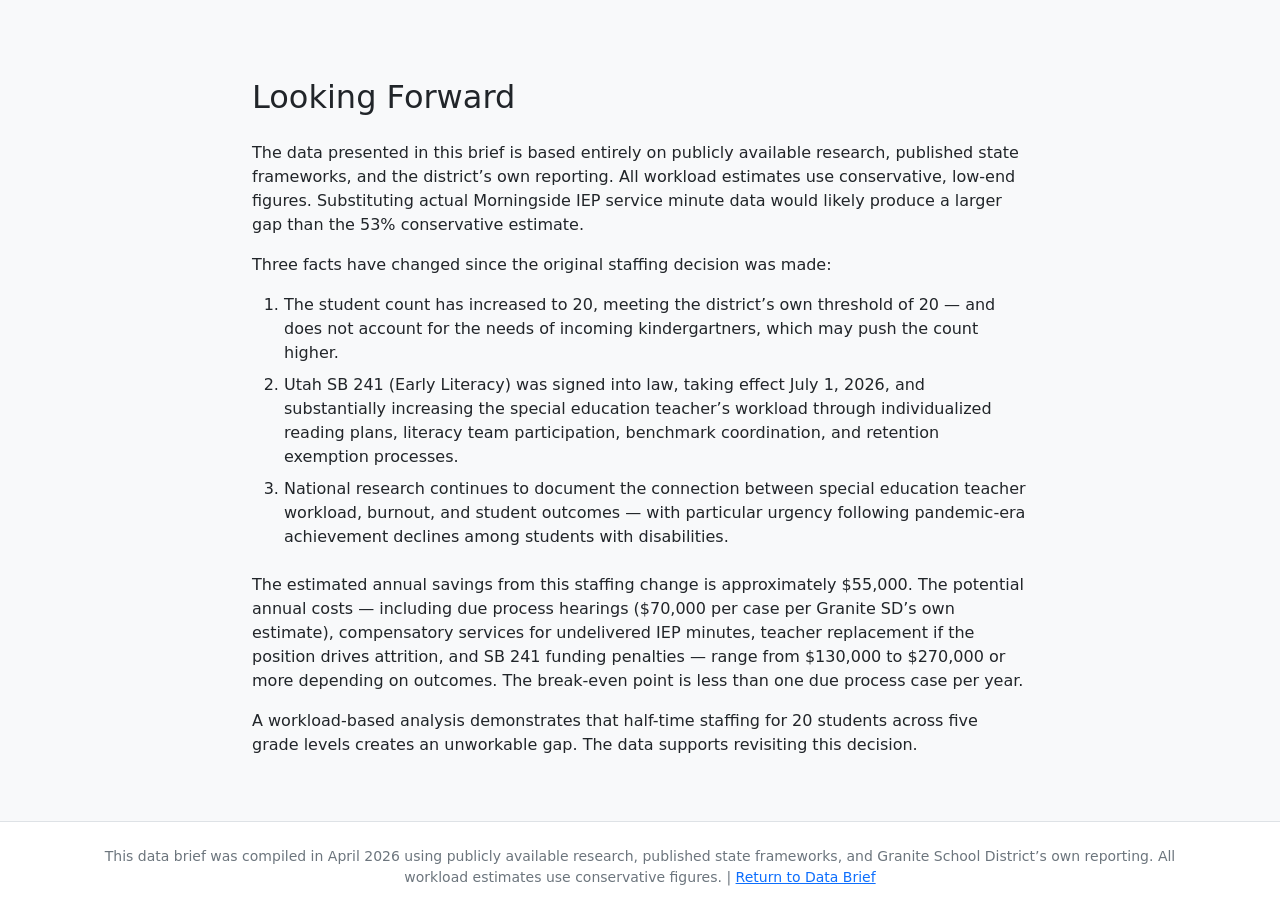
==== commit 1e274dc1: "fix: rename Legal to Obligations, reorder table, remove probability Renamed section to Obligations a" ====
--- a/conclusions.html
+++ b/conclusions.html
@@ -28,7 +28,7 @@
           <li class="nav-item"><a class="nav-link" href="index.html#district">District Data</a></li>
           <li class="nav-item"><a class="nav-link" href="index.html#research">Research</a></li>
           <li class="nav-item"><a class="nav-link" href="index.html#sb241">SB 241</a></li>
-          <li class="nav-item"><a class="nav-link" href="index.html#legal">Legal</a></li>
+          <li class="nav-item"><a class="nav-link" href="index.html#obligations">Obligations</a></li>
           <li class="nav-item"><a class="nav-link" href="index.html#sources">Sources</a></li>
         </ul>
         <ul class="navbar-nav ms-auto">
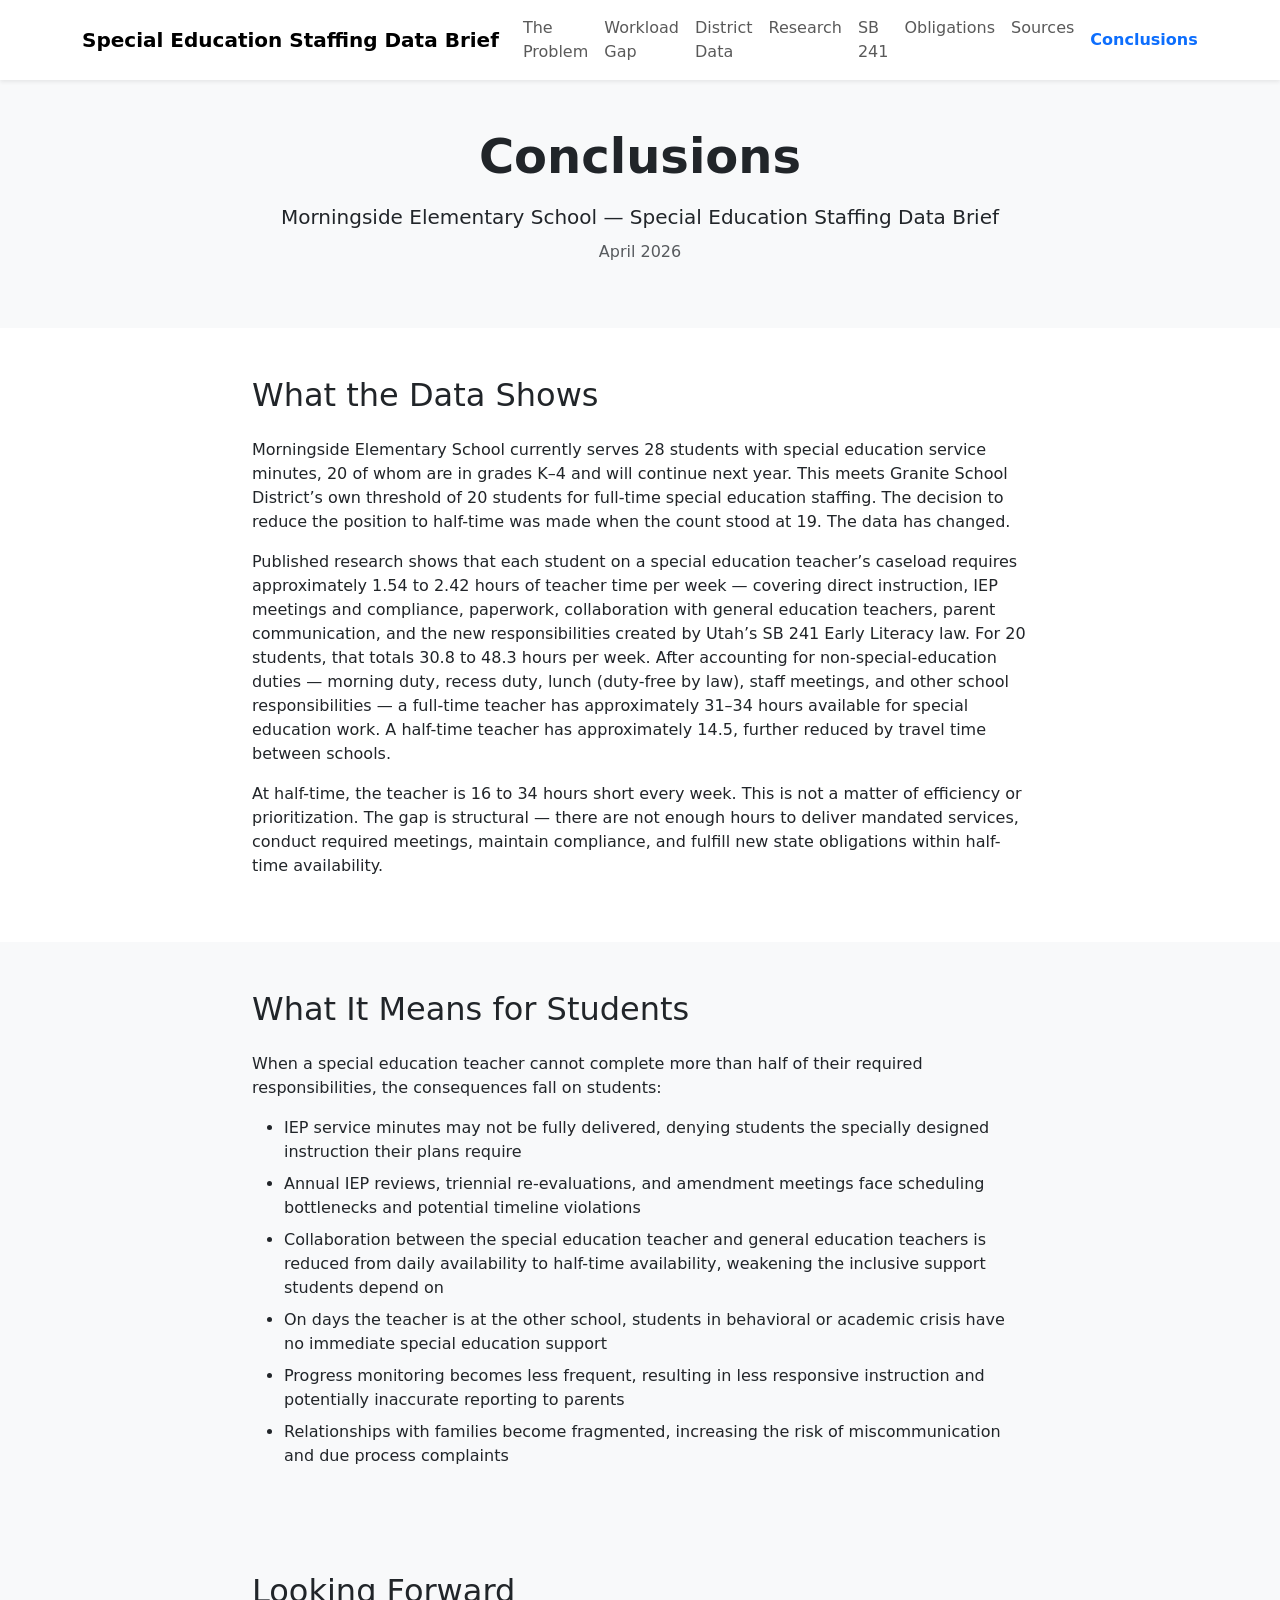
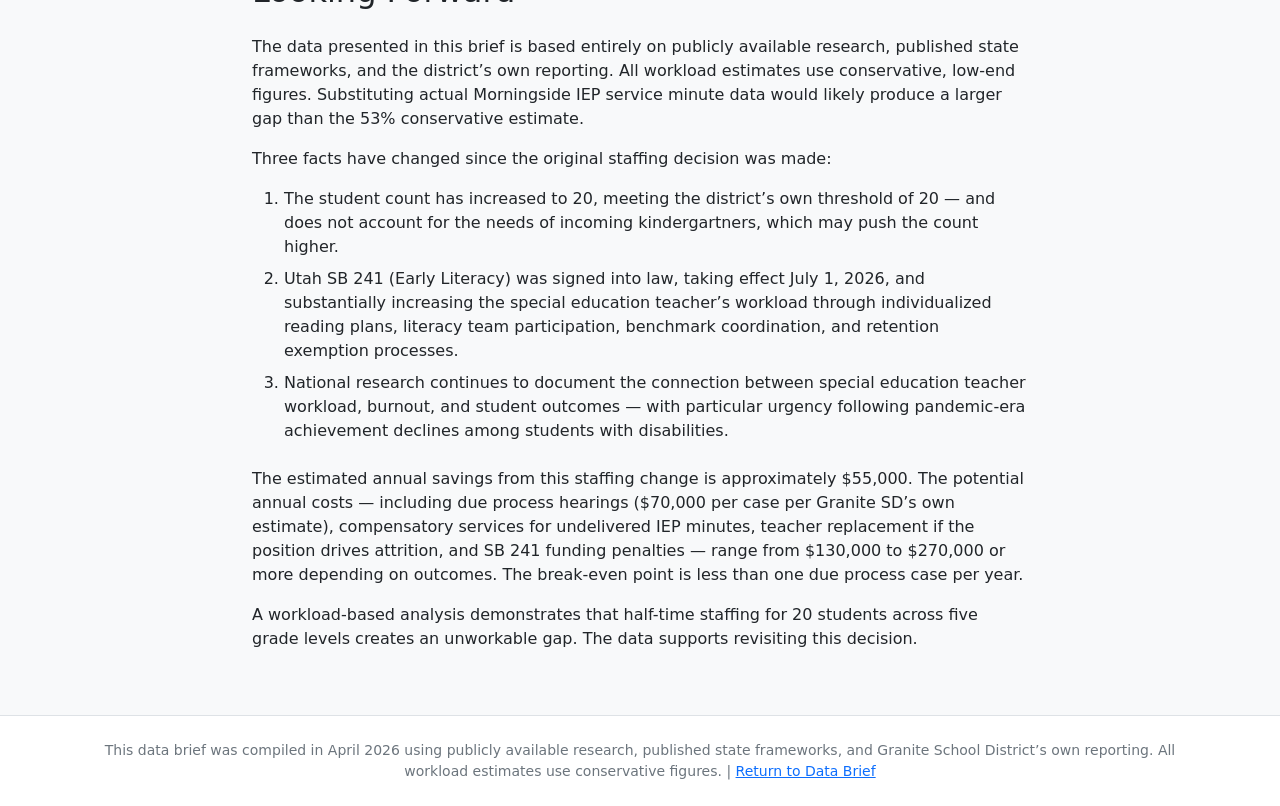
==== commit 9b964e5c: "fix: remove logo from all page headers Kept favicon (tab icon) but removed the logo image from heade" ====
--- a/conclusions.html
+++ b/conclusions.html
@@ -45,7 +45,6 @@
        ============================================================ -->
   <header class="site-hero text-center">
     <div class="container">
-      <img src="img/morningside_logo.png" alt="Morningside Elementary Logo" style="height: 90px; margin-bottom: 1rem;">
       <h1 class="display-5 fw-bold mb-3">Conclusions</h1>
       <p class="lead mb-2">Morningside Elementary School &mdash; Special Education Staffing Data Brief</p>
       <p class="text-muted">April 2026</p>
